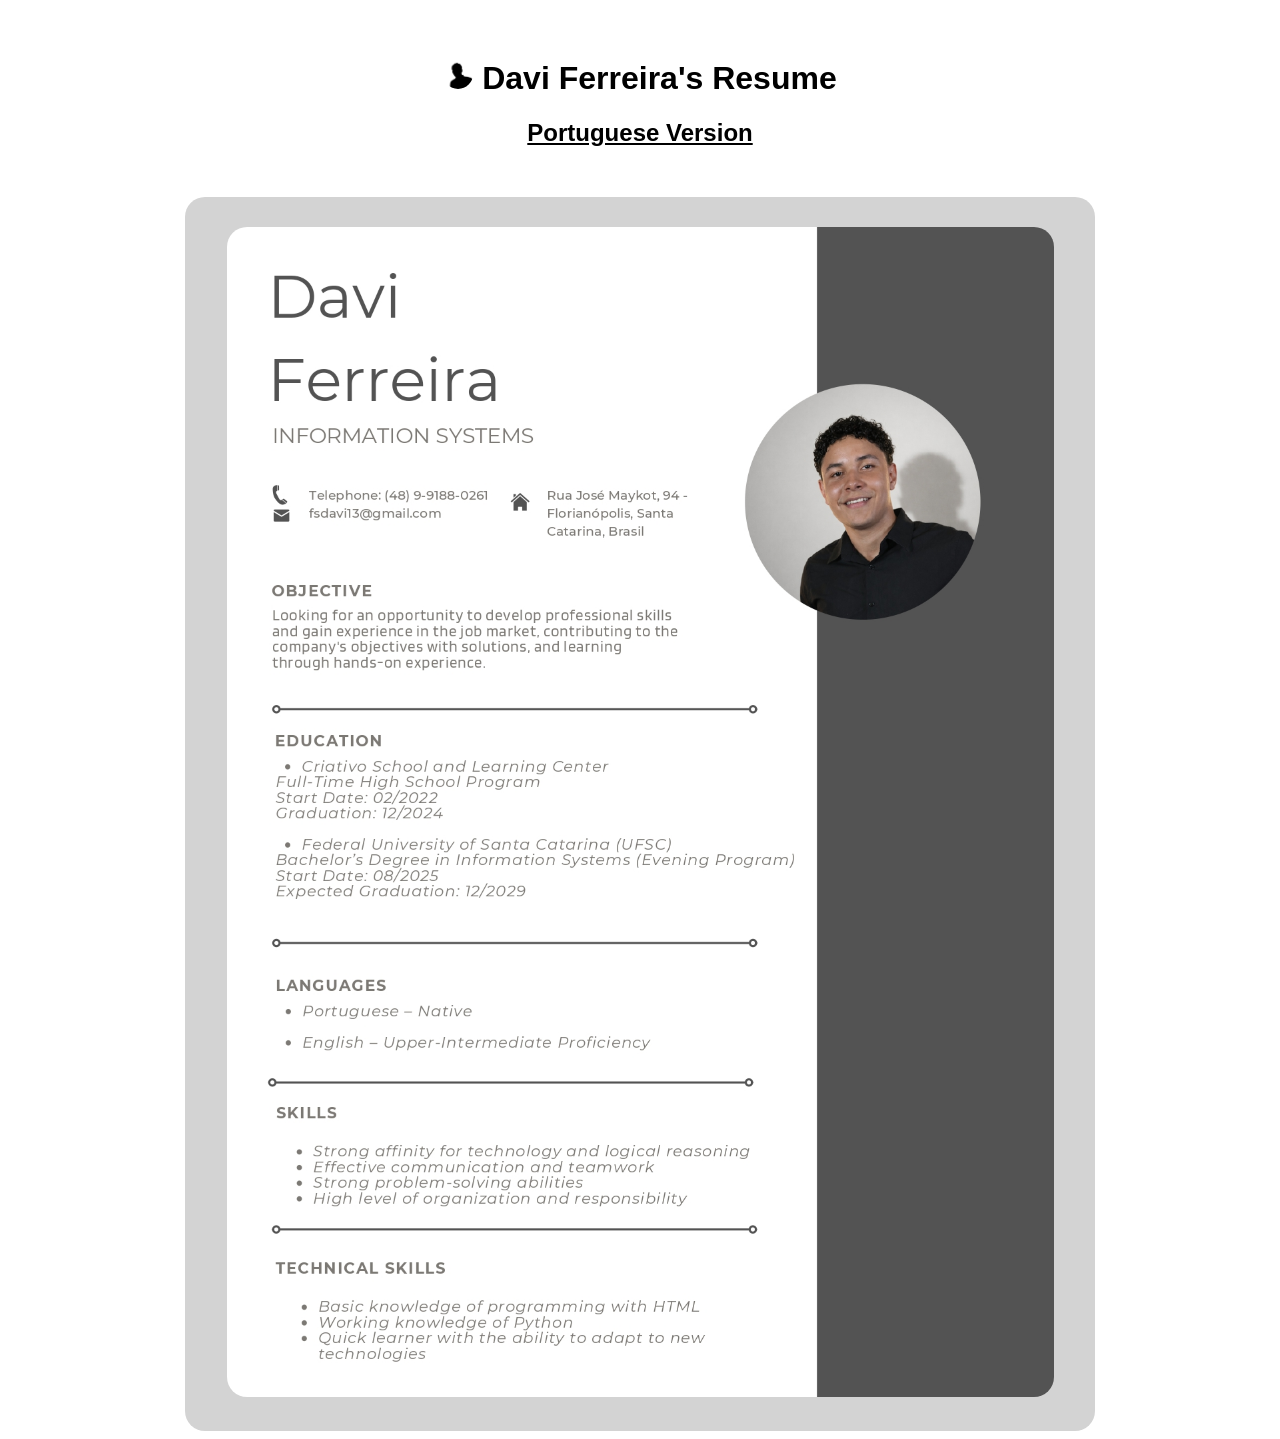
==== pages/curriculo ing/index.html @ 53a6317c "passando códigos do VSCode PC pro GitHub" ====
<!DOCTYPE html>
<html lang="en">
<head>
    <meta charset="UTF-8">
    <meta name="viewport" content="width=device-width, initial-scale=1.0">
    <title>Portfolio Davi | Resume</title>
    <link rel="icon" href="../../images/logo-branca.png" type="image/png">
    <style>
        .box{
            align-items: center;
            padding: 30px;
            text-align: center;
            border-radius: 20px;
            margin: auto;
        }

        .icone{
            border-radius: 15px;
        }

        .curriculo{
            border-radius: 20px;
        }

        .outer{
            background-color: lightgrey;
            width: 850px;
        }

        .inner{
            margin-bottom: 10px;
            background-color: black;
            font-family: Verdana, Geneva, Tahoma, sans-serif;
        }
        a{
            color: black;
        }
        .title{
            align-items: center;
            padding: 30px;
            text-align: center;
            font-family: 'Trebuchet MS', 'Lucida Sans Unicode', 'Lucida Grande', 'Lucida Sans', Arial, sans-serif;
        }
    </style>
</head>
<body>
    <div class="title">
        <h1><a href="../../index.html"><img class="icone" src="../../images/logo-preta.png" height="30" width="30"></a>
                Davi Ferreira's Resume</h1>
        <h2><a href="../curriculo pt/index.html">Portuguese Version</a></h2>
    </div>

    

    <div class="outer box">
        <img class="curriculo" src="../../images/Davi Ferreira – Resume.jpg" width="827" height="1170">
    </div>


</body>
</html>
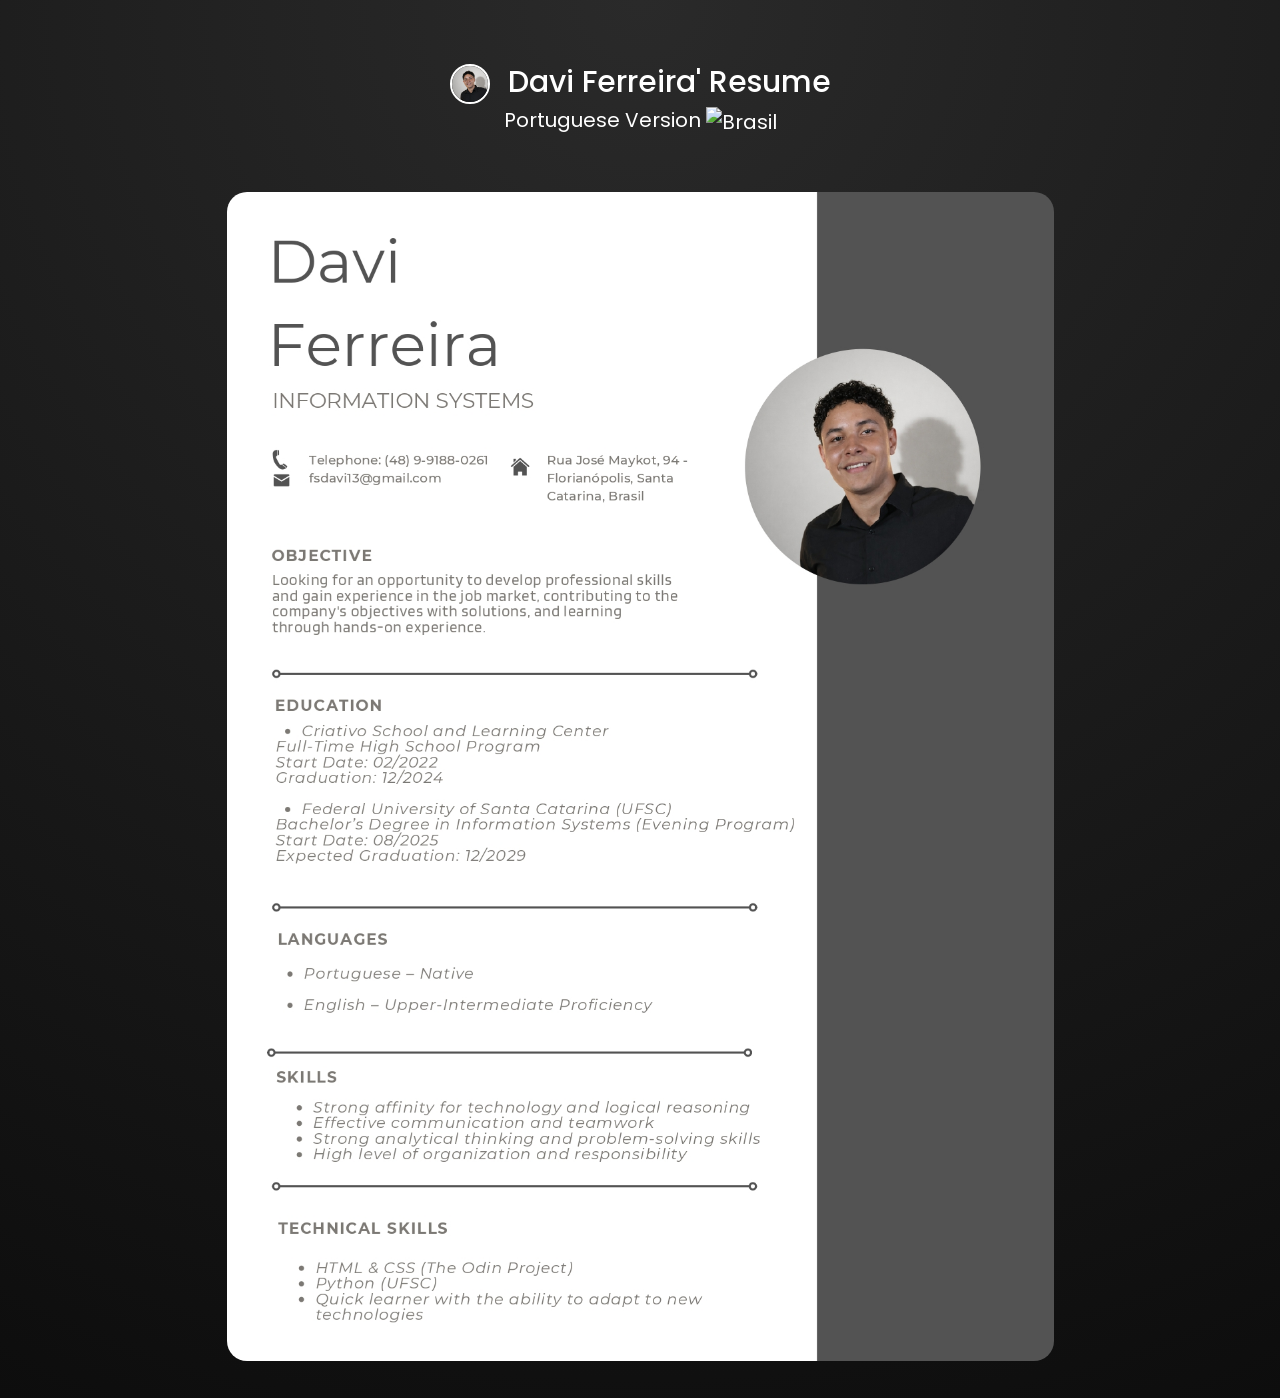
==== commit 30126109: "atualização estética e funcional" ====
--- a/pages/curriculo ing/index.html
+++ b/pages/curriculo ing/index.html
@@ -3,9 +3,25 @@
 <head>
     <meta charset="UTF-8">
     <meta name="viewport" content="width=device-width, initial-scale=1.0">
-    <title>Portfolio Davi | Resume</title>
-    <link rel="icon" href="../../images/logo-branca.png" type="image/png">
+    <title>Portfólio Davi | Currículo</title>
+    <link rel="icon" href="../../images/icon.png" type="image/png">
+    <link href="https://fonts.googleapis.com/css2?family=Poppins:wght@300;500;700&display=swap" rel="stylesheet">
+
     <style>
+        
+        * {
+            margin: 0;
+            padding: 0;
+            box-sizing: border-box;
+        }
+
+        body{
+            font-family: 'Poppins', sans-serif, "Segoe UI Emoji", "Apple Color Emoji", "Noto Color Emoji";   
+            background: radial-gradient(circle at top, #2a2a2a, #0d0d0d);
+            color: white;
+            
+        }
+
         .box{
             align-items: center;
             padding: 30px;
@@ -20,42 +36,78 @@
 
         .curriculo{
             border-radius: 20px;
+            animation: aparecer 0.8s ease-out;
+            max-width: 100%;
+            height: auto;
         }
 
-        .outer{
-            background-color: lightgrey;
-            width: 850px;
+        a{
+            color: white;
+            text-decoration: none;
         }
-
-        .inner{
-            margin-bottom: 10px;
-            background-color: black;
-            font-family: Verdana, Geneva, Tahoma, sans-serif;
-        }
-        a{
-            color: black;
-        }
+        
         .title{
             align-items: center;
             padding: 30px;
             text-align: center;
-            font-family: 'Trebuchet MS', 'Lucida Sans Unicode', 'Lucida Grande', 'Lucida Sans', Arial, sans-serif;
+            animation: aparecer 0.8s ease-out;
+            margin-bottom: 25px;
+            position: relative;
         }
+
+        .title h1{
+            font-size: 30px;
+            font-weight: 500;
+        }
+
+        .title h2{
+            font-size: 20px;
+            font-weight: 400;
+        }
+
+        .icone {
+            width: 40px;
+            height: 40px;
+            border-radius: 50%;
+            vertical-align: middle;
+            margin-right: 10px;
+            border: 2px solid white;
+        }
+
+        @keyframes aparecer {
+            from {
+                opacity: 0;
+                transform: translateY(10px);
+            }
+            to {
+                opacity: 1;
+                transform: translateY(0);
+            }
+        }
+
+        @media (max-width: 500px) {
+            .container {
+                padding: 20px;
+            }
+        }
+
     </style>
 </head>
 <body>
+    <div class="outer box">
     <div class="title">
-        <h1><a href="../../index.html"><img class="icone" src="../../images/logo-preta.png" height="30" width="30"></a>
-                Davi Ferreira's Resume</h1>
-        <h2><a href="../curriculo pt/index.html">Portuguese Version</a></h2>
+        <h1><a href="../../index.html">
+                <img class="icone" src="../../images/foto linkedln.png"></a> 
+                Davi Ferreira' Resume</h1> 
+        <h2>
+            <a href="../curriculo pt/index.html">
+            Portuguese Version 
+            <img src="https://flagcdn.com/16x12/br.png" alt="Brasil" style="vertical-align: middle;">
+            </a>
+        </h2>
     </div>
-
     
-
-    <div class="outer box">
         <img class="curriculo" src="../../images/Davi Ferreira – Resume.jpg" width="827" height="1170">
     </div>
-
-
 </body>
 </html>
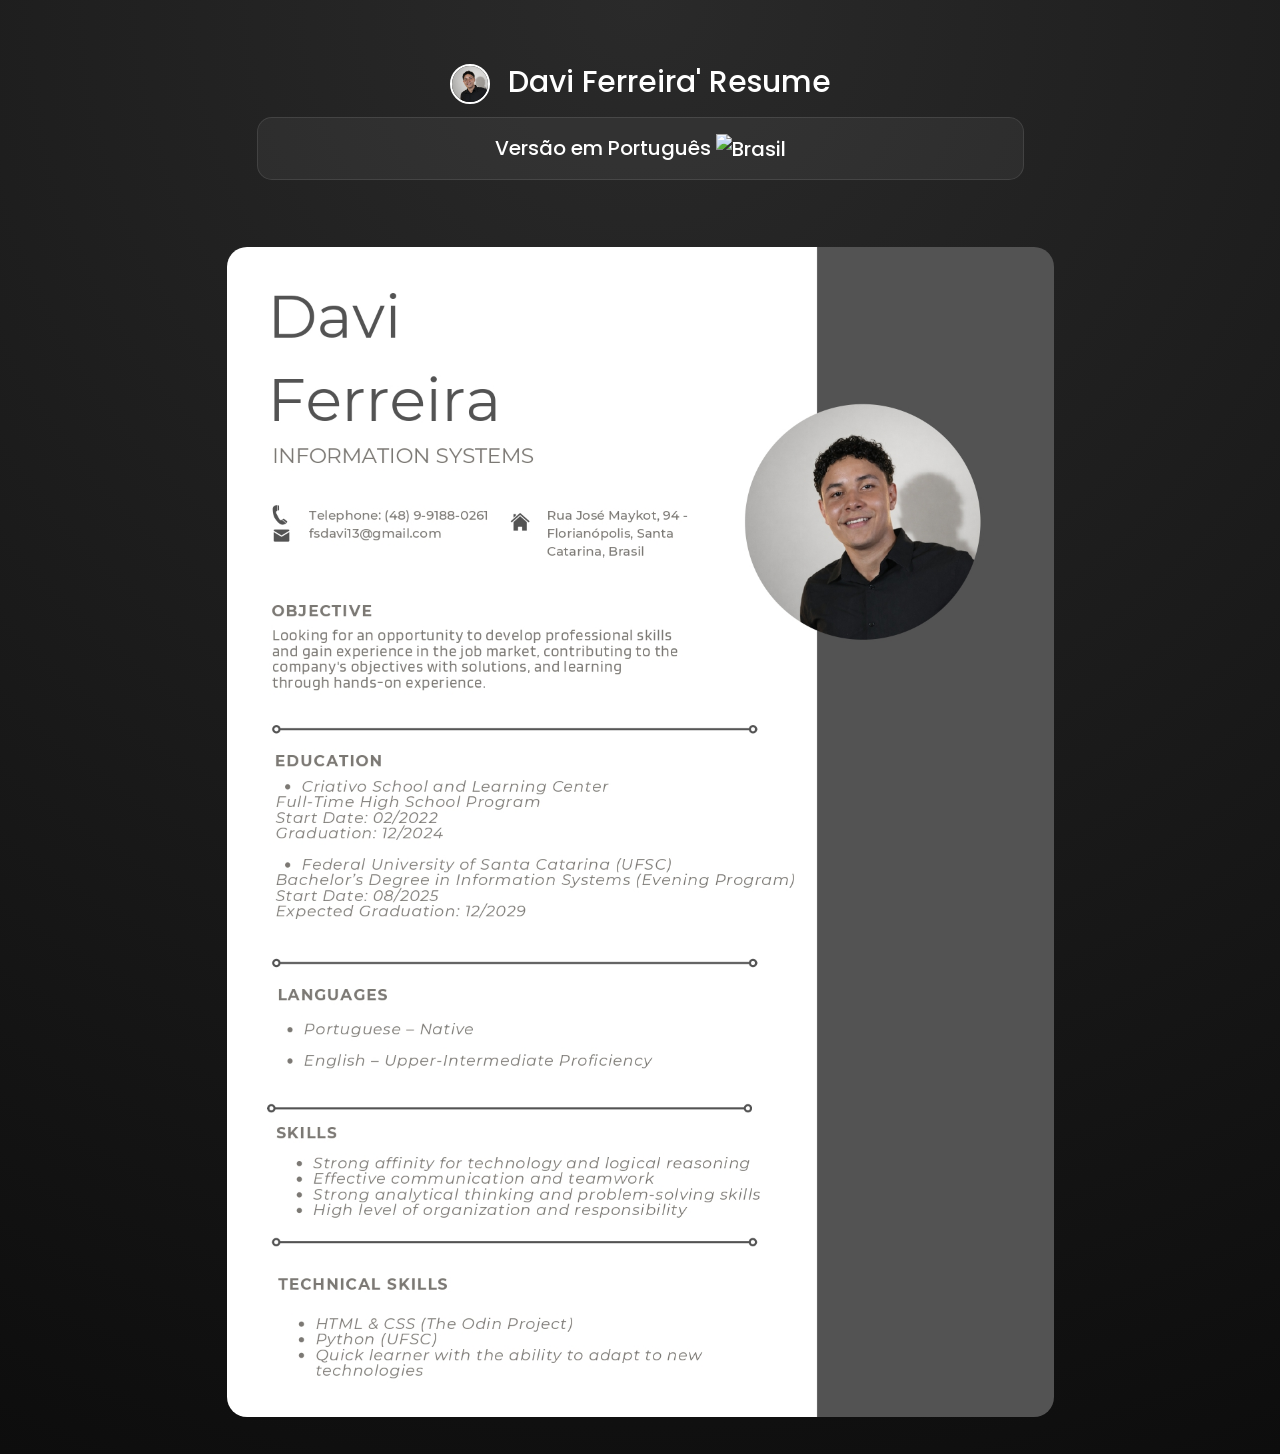
==== commit a0532d1d: "mudança estética nos botões" ====
--- a/pages/curriculo ing/index.html
+++ b/pages/curriculo ing/index.html
@@ -9,6 +9,7 @@
 
     <style>
         
+        
         * {
             margin: 0;
             padding: 0;
@@ -16,10 +17,10 @@
         }
 
         body{
-            font-family: 'Poppins', sans-serif, "Segoe UI Emoji", "Apple Color Emoji", "Noto Color Emoji";   
+            font-family: 'Poppins', sans-serif;   
             background: radial-gradient(circle at top, #2a2a2a, #0d0d0d);
             color: white;
-            
+            display: flex;
         }
 
         .box{
@@ -74,6 +75,30 @@
             border: 2px solid white;
         }
 
+        .inner{
+            display: block;
+            margin: 12px 0;
+            padding: 15px;
+            border-radius: 15px;
+
+            background-color: rgba(255, 255, 255, 0.05);
+
+            border: 1px solid rgba(255,255,255,0.1);
+            font-weight: 500;
+            transition: 0.3s;
+            
+        }
+
+        .inner:hover {
+            transform: scale(1.05);
+            box-shadow: 0 10px 20px rgba(0,0,0,0.4);
+        }
+
+        .icone:hover{
+            transform: scale(1.05);
+            box-shadow: 0 10px 20px rgba(0,0,0,0.4);
+        }
+
         @keyframes aparecer {
             from {
                 opacity: 0;
@@ -100,8 +125,7 @@
                 <img class="icone" src="../../images/foto linkedln.png"></a> 
                 Davi Ferreira' Resume</h1> 
         <h2>
-            <a href="../curriculo pt/index.html">
-            Portuguese Version 
+            <a class="inner box" href="../curriculo pt/index.html">Versão em Português
             <img src="https://flagcdn.com/16x12/br.png" alt="Brasil" style="vertical-align: middle;">
             </a>
         </h2>
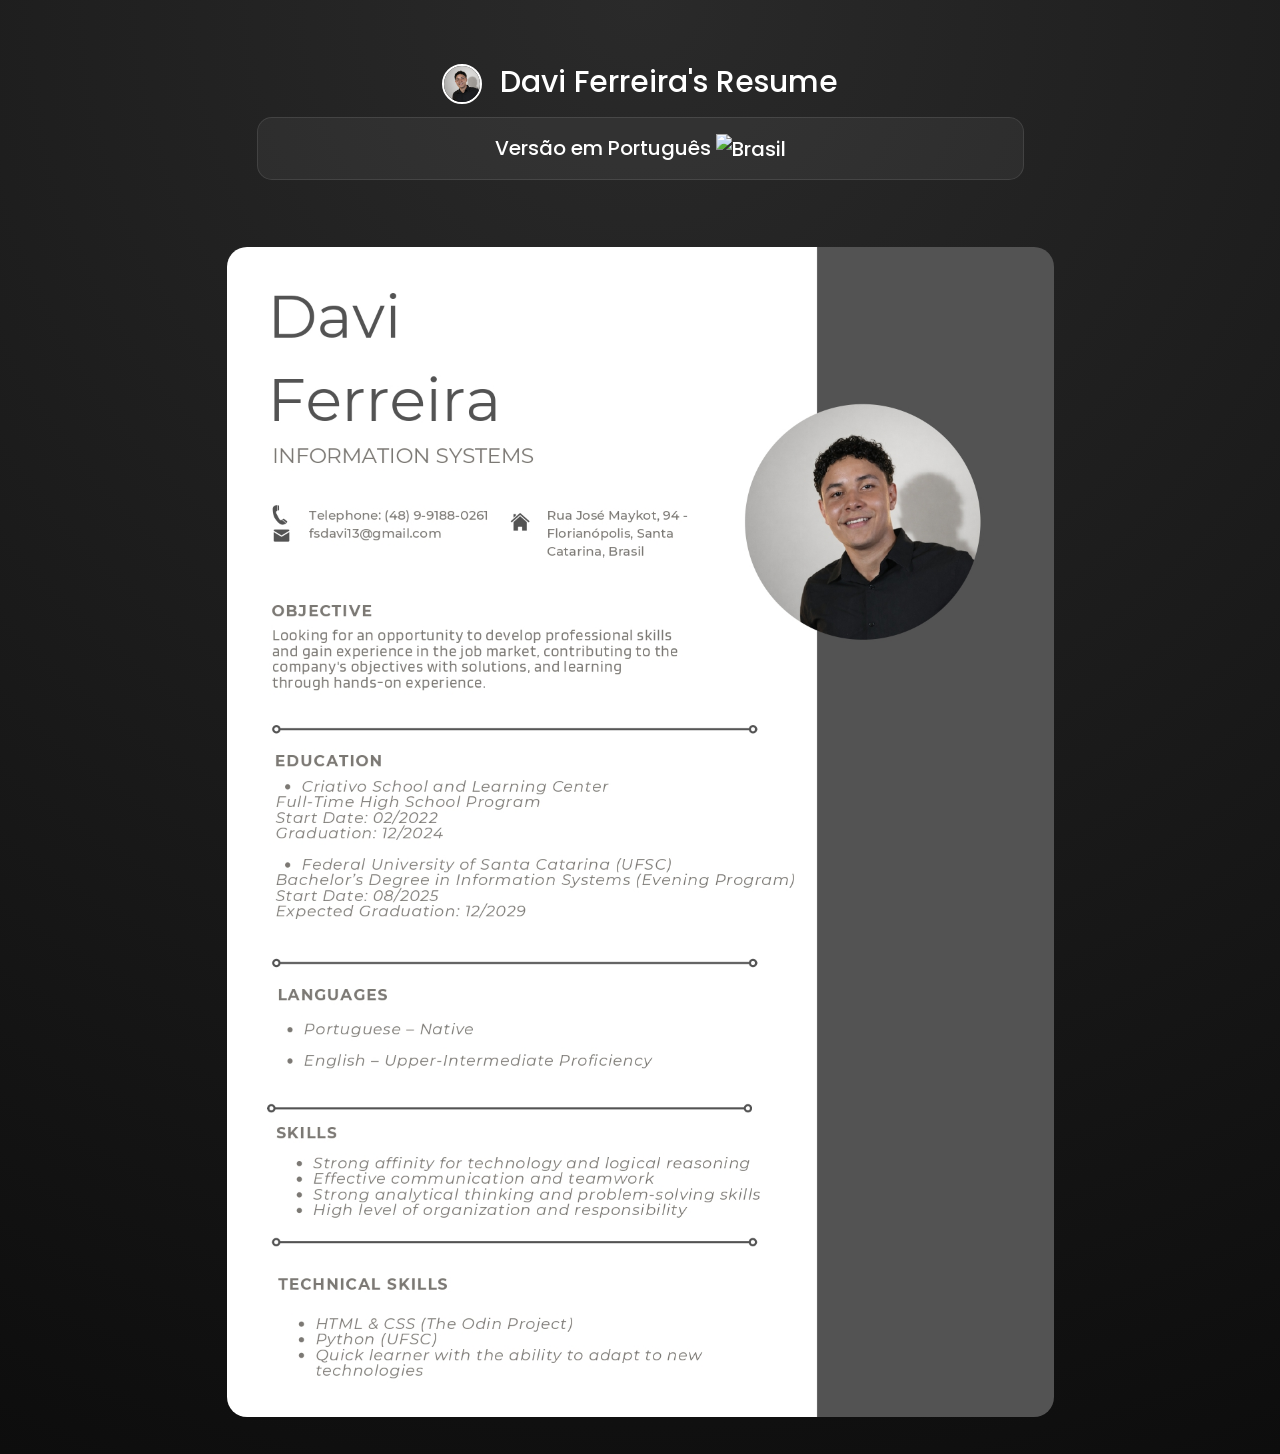
==== commit e8b6a083: "corrigi a ortografia na pagina de curriculo ingles" ====
--- a/pages/curriculo ing/index.html
+++ b/pages/curriculo ing/index.html
@@ -123,7 +123,7 @@
     <div class="title">
         <h1><a href="../../index.html">
                 <img class="icone" src="../../images/foto linkedln.png"></a> 
-                Davi Ferreira' Resume</h1> 
+                Davi Ferreira's Resume</h1> 
         <h2>
             <a class="inner box" href="../curriculo pt/index.html">Versão em Português
             <img src="https://flagcdn.com/16x12/br.png" alt="Brasil" style="vertical-align: middle;">
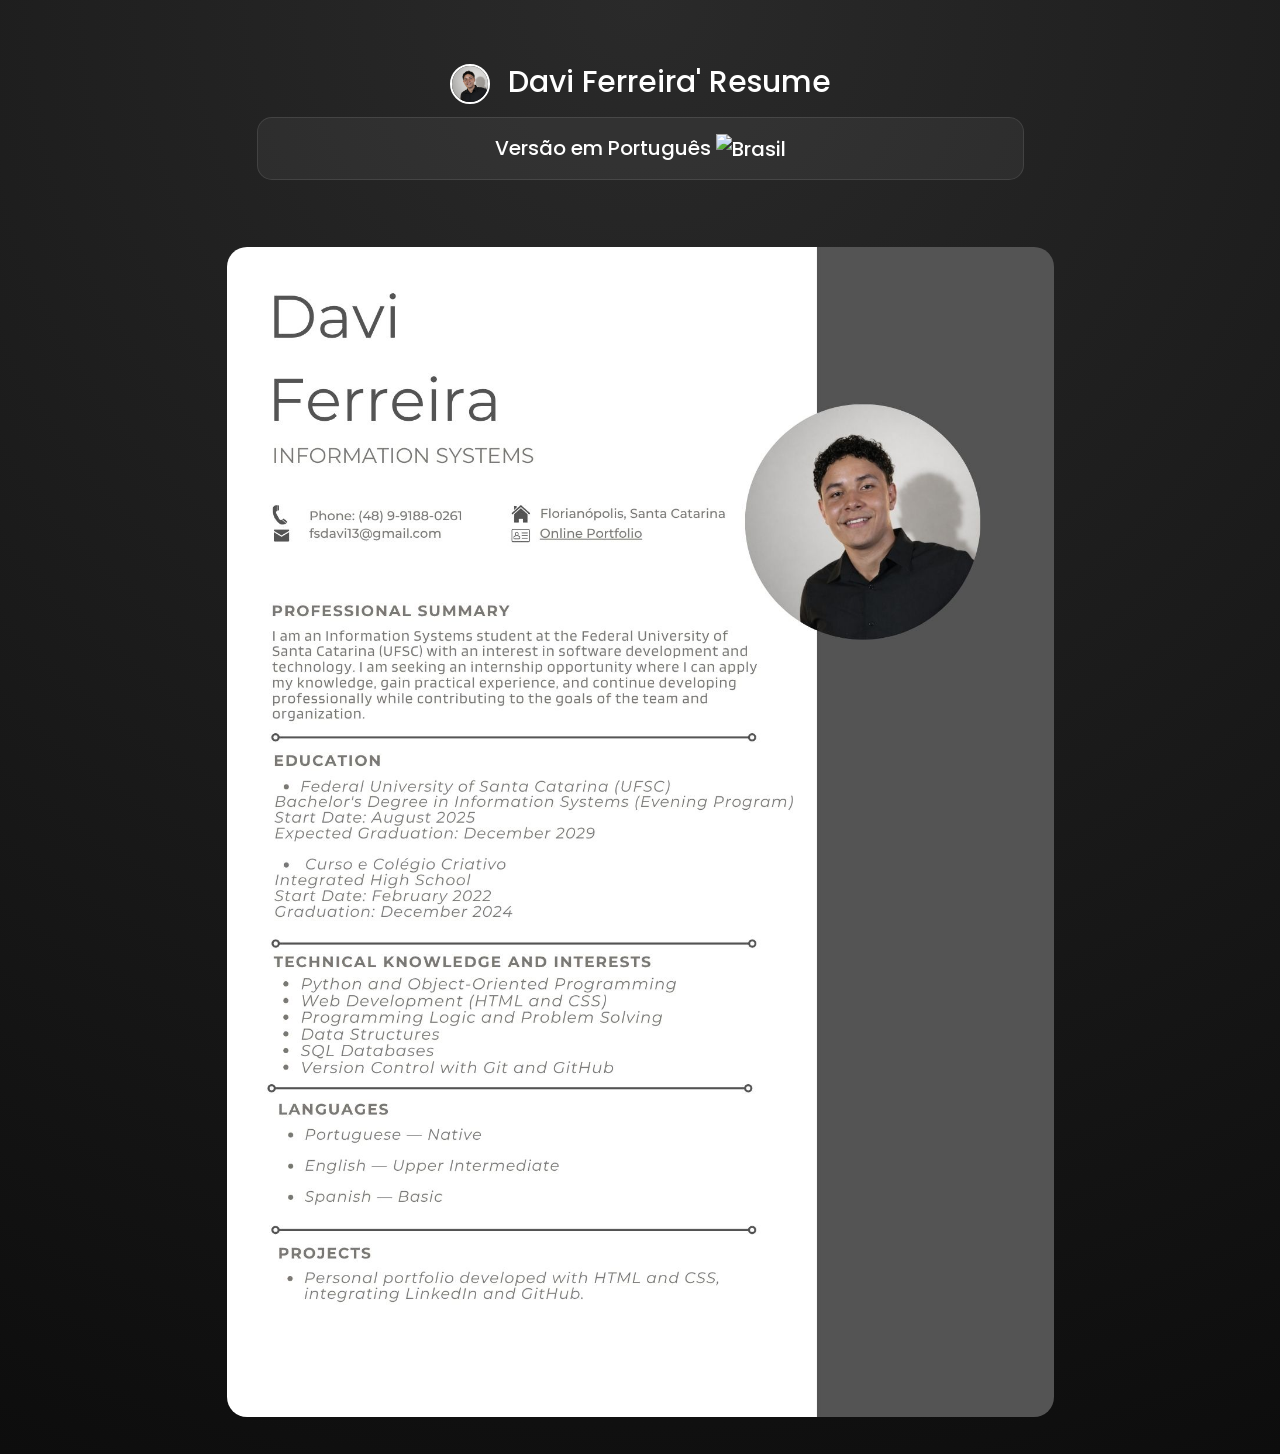
==== commit 7d0262df: "refactor: separa HTML e CSS em arquivos dedicados" ====
--- a/pages/curriculo ing/index.html
+++ b/pages/curriculo ing/index.html
@@ -6,124 +6,14 @@
     <title>Portfólio Davi | Currículo</title>
     <link rel="icon" href="../../images/icon.png" type="image/png">
     <link href="https://fonts.googleapis.com/css2?family=Poppins:wght@300;500;700&display=swap" rel="stylesheet">
-
-    <style>
-        
-        
-        * {
-            margin: 0;
-            padding: 0;
-            box-sizing: border-box;
-        }
-
-        body{
-            font-family: 'Poppins', sans-serif;   
-            background: radial-gradient(circle at top, #2a2a2a, #0d0d0d);
-            color: white;
-            display: flex;
-        }
-
-        .box{
-            align-items: center;
-            padding: 30px;
-            text-align: center;
-            border-radius: 20px;
-            margin: auto;
-        }
-
-        .icone{
-            border-radius: 15px;
-        }
-
-        .curriculo{
-            border-radius: 20px;
-            animation: aparecer 0.8s ease-out;
-            max-width: 100%;
-            height: auto;
-        }
-
-        a{
-            color: white;
-            text-decoration: none;
-        }
-        
-        .title{
-            align-items: center;
-            padding: 30px;
-            text-align: center;
-            animation: aparecer 0.8s ease-out;
-            margin-bottom: 25px;
-            position: relative;
-        }
-
-        .title h1{
-            font-size: 30px;
-            font-weight: 500;
-        }
-
-        .title h2{
-            font-size: 20px;
-            font-weight: 400;
-        }
-
-        .icone {
-            width: 40px;
-            height: 40px;
-            border-radius: 50%;
-            vertical-align: middle;
-            margin-right: 10px;
-            border: 2px solid white;
-        }
-
-        .inner{
-            display: block;
-            margin: 12px 0;
-            padding: 15px;
-            border-radius: 15px;
-
-            background-color: rgba(255, 255, 255, 0.05);
-
-            border: 1px solid rgba(255,255,255,0.1);
-            font-weight: 500;
-            transition: 0.3s;
-            
-        }
-
-        .inner:hover {
-            transform: scale(1.05);
-            box-shadow: 0 10px 20px rgba(0,0,0,0.4);
-        }
-
-        .icone:hover{
-            transform: scale(1.05);
-            box-shadow: 0 10px 20px rgba(0,0,0,0.4);
-        }
-
-        @keyframes aparecer {
-            from {
-                opacity: 0;
-                transform: translateY(10px);
-            }
-            to {
-                opacity: 1;
-                transform: translateY(0);
-            }
-        }
-
-        @media (max-width: 500px) {
-            .container {
-                padding: 20px;
-            }
-        }
-
-    </style>
+    <link rel="stylesheet" href="style.css">
 </head>
 <body>
     <div class="outer box">
     <div class="title">
         <h1><a href="../../index.html">
                 <img class="icone" src="../../images/foto linkedln.png"></a> 
-                Davi Ferreira's Resume</h1> 
+                Davi Ferreira' Resume</h1> 
         <h2>
             <a class="inner box" href="../curriculo pt/index.html">Versão em Português
             <img src="https://flagcdn.com/16x12/br.png" alt="Brasil" style="vertical-align: middle;">
--- a/pages/curriculo ing/style.css
+++ b/pages/curriculo ing/style.css
@@ -0,0 +1,105 @@
+* {
+            margin: 0;
+            padding: 0;
+            box-sizing: border-box;
+        }
+
+        body{
+            font-family: 'Poppins', sans-serif;   
+            background: radial-gradient(circle at top, #2a2a2a, #0d0d0d);
+            color: white;
+            display: flex;
+        }
+
+        .box{
+            align-items: center;
+            padding: 30px;
+            text-align: center;
+            border-radius: 20px;
+            margin: auto;
+        }
+
+        .icone{
+            border-radius: 15px;
+        }
+
+        .curriculo{
+            border-radius: 20px;
+            animation: aparecer 0.8s ease-out;
+            max-width: 100%;
+            height: auto;
+        }
+
+        a{
+            color: white;
+            text-decoration: none;
+        }
+        
+        .title{
+            align-items: center;
+            padding: 30px;
+            text-align: center;
+            animation: aparecer 0.8s ease-out;
+            margin-bottom: 25px;
+            position: relative;
+        }
+
+        .title h1{
+            font-size: 30px;
+            font-weight: 500;
+        }
+
+        .title h2{
+            font-size: 20px;
+            font-weight: 400;
+        }
+
+        .icone {
+            width: 40px;
+            height: 40px;
+            border-radius: 50%;
+            vertical-align: middle;
+            margin-right: 10px;
+            border: 2px solid white;
+        }
+
+        .inner{
+            display: block;
+            margin: 12px 0;
+            padding: 15px;
+            border-radius: 15px;
+
+            background-color: rgba(255, 255, 255, 0.05);
+
+            border: 1px solid rgba(255,255,255,0.1);
+            font-weight: 500;
+            transition: 0.3s;
+            
+        }
+
+        .inner:hover {
+            transform: scale(1.05);
+            box-shadow: 0 10px 20px rgba(0,0,0,0.4);
+        }
+
+        .icone:hover{
+            transform: scale(1.05);
+            box-shadow: 0 10px 20px rgba(0,0,0,0.4);
+        }
+
+        @keyframes aparecer {
+            from {
+                opacity: 0;
+                transform: translateY(10px);
+            }
+            to {
+                opacity: 1;
+                transform: translateY(0);
+            }
+        }
+
+        @media (max-width: 500px) {
+            .container {
+                padding: 20px;
+            }
+        }
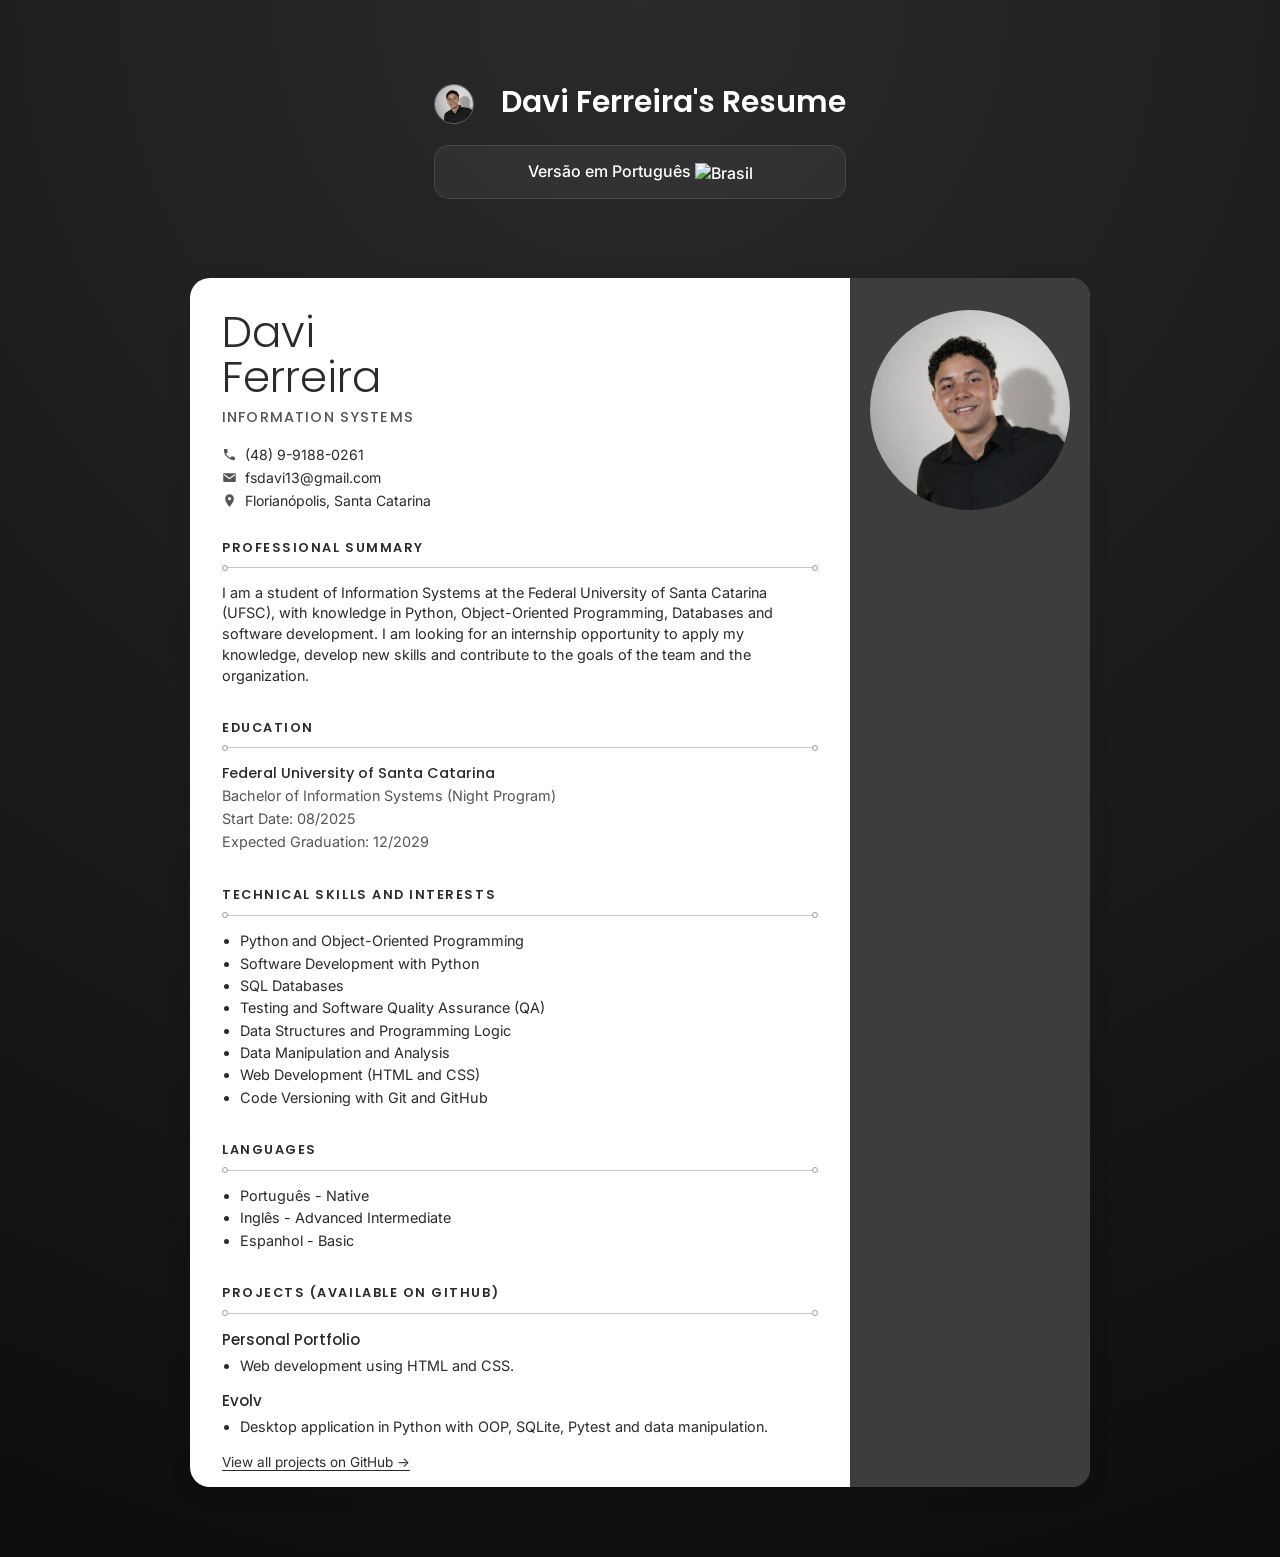
==== commit 3a1cd543: "refactor: substituir currículos em PNG por versões em HTML e CSS" ====
--- a/pages/curriculo ing/index.html
+++ b/pages/curriculo ing/index.html
@@ -1,27 +1,146 @@
 <!DOCTYPE html>
-<html lang="en">
+<html lang="pt-BR">
 <head>
-    <meta charset="UTF-8">
-    <meta name="viewport" content="width=device-width, initial-scale=1.0">
-    <title>Portfólio Davi | Currículo</title>
-    <link rel="icon" href="../../images/icon.png" type="image/png">
-    <link href="https://fonts.googleapis.com/css2?family=Poppins:wght@300;500;700&display=swap" rel="stylesheet">
-    <link rel="stylesheet" href="style.css">
+  <meta charset="UTF-8" />
+  <meta name="viewport" content="width=device-width, initial-scale=1.0" />
+  <title>Portfólio Davi | Currículo</title>
+
+  <link rel="preconnect" href="https://fonts.googleapis.com" />
+  <link rel="icon" href="../../images/icon.png" type="image/png">
+  <link rel="preconnect" href="https://fonts.gstatic.com" crossorigin />
+  <link
+    href="https://fonts.googleapis.com/css2?family=Inter:wght@400;500;600&family=Poppins:wght@300;500;600;700&display=swap"
+    rel="stylesheet"
+  />
+    <link rel="stylesheet" href="style.css" />
 </head>
 <body>
-    <div class="outer box">
-    <div class="title">
-        <h1><a href="../../index.html">
-                <img class="icone" src="../../images/foto linkedln.png"></a> 
-                Davi Ferreira' Resume</h1> 
-        <h2>
-            <a class="inner box" href="../curriculo pt/index.html">Versão em Português
-            <img src="https://flagcdn.com/16x12/br.png" alt="Brasil" style="vertical-align: middle;">
-            </a>
-        </h2>
-    </div>
-    
-        <img class="curriculo" src="../../images/Davi Ferreira – Resume.jpg" width="827" height="1170">
-    </div>
+
+<div class="box2">
+<div class="title">
+    <h1><a href="../../index.html">
+            <img class="iconeft" src="../../images/foto linkedln.png"></a> 
+            <div class="titulo-curriculo">Davi Ferreira's Resume</div></h1> 
+
+        <a class="inner box2" href="../curriculo pt/index.html">Versão em Português
+        <img src="https://flagcdn.com/16x12/br.png" alt="Brasil" style="vertical-align: middle;"></a>
+</div>
+
+  <div class="pagina">
+
+    <main class="coluna-principal">
+
+      <div class="cabecalho-texto">
+        <h1 class="nome">Davi<br />Ferreira</h1>
+        <p class="cargo">INFORMATION SYSTEMS</p>
+
+        <ul class="contato">
+          <li>
+            <svg viewBox="0 0 24 24" class="icone" aria-hidden="true">
+              <path d="M6.6 10.8c1.4 2.7 3.6 4.9 6.3 6.3l2.1-2.1c.3-.3.7-.4 1-.2 1.1.4 2.4.6 3.6.6.6 0 1 .4 1 1V20c0 .6-.4 1-1 1C10.6 21 3 13.4 3 4c0-.6.4-1 1-1h3.6c.6 0 1 .4 1 1 0 1.3.2 2.5.6 3.6.1.4 0 .8-.3 1L6.6 10.8z"/>
+            </svg>
+            <span>(48) 9-9188-0261</span>
+          </li>
+          <li>
+            <svg viewBox="0 0 24 24" class="icone" aria-hidden="true">
+              <path d="M3 5h18a1 1 0 0 1 1 1v12a1 1 0 0 1-1 1H3a1 1 0 0 1-1-1V6a1 1 0 0 1 1-1zm9 7.3L4.2 6.8 3 8.4l9 6.5 9-6.5-1.2-1.6L12 12.3z"/>
+            </svg>
+            <span>fsdavi13@gmail.com</span>
+          </li>
+          <li>
+            <svg viewBox="0 0 24 24" class="icone" aria-hidden="true">
+              <path d="M12 2a7 7 0 0 0-7 7c0 5.2 7 13 7 13s7-7.8 7-13a7 7 0 0 0-7-7zm0 9.5A2.5 2.5 0 1 1 12 6.5a2.5 2.5 0 0 1 0 5z"/>
+            </svg>
+            <span>Florianópolis, Santa Catarina</span>
+          </li>
+          <li>
+        </ul>
+      </div>
+
+      <section class="secao">
+        <h2 class="titulo-secao">PROFESSIONAL SUMMARY</h2>
+        <div class="divisoria"><span class="ponto"></span><span class="linha"></span><span class="ponto"></span></div>
+        <p class="texto">
+          I am a student of Information Systems at the Federal University of Santa Catarina (UFSC),
+          with knowledge in Python, Object-Oriented Programming, Databases and software development.
+          I am looking for an internship opportunity to apply my knowledge, develop new skills and 
+          contribute to the goals of the team and the organization.
+        </p>
+      </section>
+
+      <section class="secao">
+        <h2 class="titulo-secao">EDUCATION</h2>
+        <div class="divisoria"><span class="ponto"></span><span class="linha"></span><span class="ponto"></span></div>
+        <ul class="lista-formacao">
+          <li>
+            <strong>Federal University of Santa Catarina</strong>
+            <p>Bachelor of Information Systems (Night Program)</p>
+            <p>Start Date: 08/2025</p>
+            <p>Expected Graduation: 12/2029</p>
+          </li>
+        </ul>
+      </section>
+
+      <section class="secao">
+        <h2 class="titulo-secao">Technical Skills and Interests</h2>
+        <div class="divisoria"><span class="ponto"></span><span class="linha"></span><span class="ponto"></span></div>
+        <ul class="lista-simples">
+          <li>Python and Object-Oriented Programming</li>
+          <li>Software Development with Python</li>
+          <li>SQL Databases</li>
+          <li>Testing and Software Quality Assurance (QA)</li>
+          <li>Data Structures and Programming Logic</li>
+          <li>Data Manipulation and Analysis</li>
+          <li>Web Development (HTML and CSS)</li>
+          <li>Code Versioning with Git and GitHub</li>
+        </ul>
+      </section>
+
+      <section class="secao">
+        <h2 class="titulo-secao">Languages</h2>
+        <div class="divisoria"><span class="ponto"></span><span class="linha"></span><span class="ponto"></span></div>
+        <ul class="lista-simples">
+          <li>Português - Native</li>
+          <li>Inglês - Advanced Intermediate</li>
+          <li>Espanhol - Basic</li>
+        </ul>
+      </section>
+
+      <section class="secao">
+        <h2 class="titulo-secao">Projects (Available on GitHub)</h2>
+        <div class="divisoria"><span class="ponto"></span><span class="linha"></span><span class="ponto"></span></div>
+
+        <div class="projeto">
+          <h3>Personal Portfolio</h3>
+          <ul class="lista-simples">
+            <li>Web development using HTML and CSS.</li>
+          </ul>
+        </div>
+
+        <div class="projeto">
+          <h3>Evolv</h3>
+          <ul class="lista-simples">
+            <li>Desktop application in Python with OOP, SQLite, Pytest and data manipulation.</li>
+          </ul>
+        </div>
+
+        <a class="link-github" href="https://github.com/fsdavi13" target="_blank" rel="noopener">View all projects on GitHub →</a>
+      </section>
+
+    </main>
+
+    <aside class="barra-lateral">
+      <div class="foto-wrapper">
+        <img
+          src="../../images/foto linkedln.png"
+          alt="Foto de Davi Ferreira"
+          class="foto"
+          onerror="this.style.display='none'; this.nextElementSibling.style.display='flex';"
+        />
+        <div class="foto-fallback">DF</div>
+      </div>
+    </aside>
+
+  </div>
 </body>
 </html>
--- a/pages/curriculo ing/style.css
+++ b/pages/curriculo ing/style.css
@@ -1,105 +1,371 @@
+:root {
+  --cor-texto: #2b2b2b;
+  --cor-texto-suave: #555;
+  --cor-painel-escuro: #3d3d3d;
+  --cor-linha: #c9c9c9;
+  --cor-ponto: #9a9a9a;
+  --cor-fundo: #ffffff;
+
+  --fonte-titulo: "Poppins", sans-serif;
+  --fonte-texto: "Inter", sans-serif;
+
+  --largura-maxima: 900px;
+  --largura-barra: 240px;
+}
+
+/* =========================================================
+   BASE
+   ========================================================= */
 * {
-            margin: 0;
-            padding: 0;
-            box-sizing: border-box;
-        }
-
-        body{
-            font-family: 'Poppins', sans-serif;   
-            background: radial-gradient(circle at top, #2a2a2a, #0d0d0d);
-            color: white;
-            display: flex;
-        }
-
-        .box{
-            align-items: center;
-            padding: 30px;
-            text-align: center;
-            border-radius: 20px;
-            margin: auto;
-        }
-
-        .icone{
-            border-radius: 15px;
-        }
-
-        .curriculo{
-            border-radius: 20px;
-            animation: aparecer 0.8s ease-out;
-            max-width: 100%;
-            height: auto;
-        }
-
-        a{
-            color: white;
-            text-decoration: none;
-        }
-        
-        .title{
-            align-items: center;
-            padding: 30px;
-            text-align: center;
-            animation: aparecer 0.8s ease-out;
-            margin-bottom: 25px;
-            position: relative;
-        }
-
-        .title h1{
-            font-size: 30px;
-            font-weight: 500;
-        }
-
-        .title h2{
-            font-size: 20px;
-            font-weight: 400;
-        }
-
-        .icone {
-            width: 40px;
-            height: 40px;
-            border-radius: 50%;
-            vertical-align: middle;
-            margin-right: 10px;
-            border: 2px solid white;
-        }
-
-        .inner{
-            display: block;
-            margin: 12px 0;
-            padding: 15px;
-            border-radius: 15px;
-
-            background-color: rgba(255, 255, 255, 0.05);
-
-            border: 1px solid rgba(255,255,255,0.1);
-            font-weight: 500;
-            transition: 0.3s;
+  box-sizing: border-box;
+}
+
+body {
+  margin: 0;
+  background: radial-gradient(circle at top, #2a2a2a, #0d0d0d);
+  font-family: var(--fonte-texto);
+  color: var(--cor-texto);
+}
+
+.box{
+    align-items: center;
+    padding: 30px;
+    
+    border-radius: 20px;
+    margin: auto;
+}
+
+.box2 {
+    display: flex;
+    flex-direction: column;
+    align-items: center;
+    padding: 30px;
+}
+
+.inner {
+    display: block;
+    margin: 12px 0;
+    padding: 15px;
+    border-radius: 15px;
+
+    background-color: rgba(255, 255, 255, 0.05);
+
+    border: 1px solid rgba(255,255,255,0.1);
+    font-weight: 500;
+    transition: 0.3s;
             
-        }
-
-        .inner:hover {
-            transform: scale(1.05);
-            box-shadow: 0 10px 20px rgba(0,0,0,0.4);
-        }
-
-        .icone:hover{
-            transform: scale(1.05);
-            box-shadow: 0 10px 20px rgba(0,0,0,0.4);
-        }
-
-        @keyframes aparecer {
-            from {
-                opacity: 0;
-                transform: translateY(10px);
-            }
-            to {
-                opacity: 1;
-                transform: translateY(0);
-            }
-        }
-
-        @media (max-width: 500px) {
-            .container {
-                padding: 20px;
-            }
-        }
+}
+
+.inner:hover {
+    transform: scale(1.05);
+    box-shadow: 0 10px 20px rgba(0,0,0,.4);
+}
+
+.iconeft {
+    width: 40px;
+    height: 40px;
+    border-radius: 50%;
+    border: 2px solid white;
+    margin-right: 0;
+}
+
+@keyframes aparecer {
+    from {
+        opacity: 0;
+        transform: translateY(10px);
+    }
+    to {
+        opacity: 1;
+        transform: translateY(0);
+    }
+}
+
+@media (max-width: 500px) {
+    .container {
+        padding: 20px;
+    }
+}
+
+a{
+    color: white;
+    text-decoration: none;
+}
+
+.title{
+    align-items: center;
+    padding: 30px;
+    text-align: center;
+    animation: aparecer 0.8s ease-out;
+    margin-bottom: 25px;
+    position: relative;
+}
+
+.titulo-curriculo{
+    display: inline-block;
+    margin-left: 10px;
+    font-size: 30px;
+    font-family: 'Poppins', sans-serif;   
+    font-weight: 600;
+    color: white;
+}
+
+.title h1{
+font-size: 30px;
+font-weight: 500;
+}
+
+.title h2{
+font-size: 20px;
+font-weight: 400;
+}
+
+.voltar {
+  display: block;
+  max-width: var(--largura-maxima);
+  margin: 12px auto 0;
+  padding: 0 32px;
+  font-size: 0.9rem;
+  color: var(--cor-texto-suave);
+  text-decoration: none;
+}
+
+.voltar:hover {
+  text-decoration: underline;
+}
+
+/* =========================================================
+   ESTRUTURA
+   ========================================================= */
+.pagina {
+  border-radius: 20px;
+  display: flex;
+  align-items: stretch;
+  max-width: var(--largura-maxima);
+  margin: 12px auto 40px;
+  background: var(--cor-fundo);
+  box-shadow: 0 4px 24px rgba(0, 0, 0, 0.08);
+}
+
+.coluna-principal {
+  flex: 1;
+  min-width: 0;
+}
+
+.barra-lateral {
+  border-top-right-radius: 18px;
+  border-bottom-right-radius: 18px;
+  width: var(--largura-barra);
+  flex-shrink: 0;
+  background: var(--cor-painel-escuro);
+  display: flex;
+  flex-direction: column;
+  align-items: center;
+  padding-top: 32px;
+}
+
+.foto-wrapper {
+  width: 200px;
+  height: 200px;
+  border-radius: 50%;
+  overflow: hidden;
+  background: #555;
+}
+
+.foto {
+  width: 100%;
+  height: 100%;
+  object-fit: cover;
+}
+
+.foto-fallback {
+  display: none;
+  width: 100%;
+  height: 100%;
+  align-items: center;
+  justify-content: center;
+  font-family: var(--fonte-titulo);
+  font-size: 2rem;
+  font-weight: 600;
+  color: #fff;
+}
+
+.cabecalho-texto {
+  padding: 32px 32px 8px;
+}
+
+.nome {
+  font-family: var(--fonte-titulo);
+  font-weight: 300;
+  font-size: 2.7rem;
+  line-height: 1.05;
+  margin: 0 0 6px;
+}
+
+.cargo {
+  font-family: var(--fonte-titulo);
+  font-weight: 500;
+  letter-spacing: 0.08em;
+  text-transform: uppercase;
+  font-size: 0.9rem;
+  color: var(--cor-texto-suave);
+  margin: 0 0 18px;
+}
+
+.contato {
+  list-style: none;
+  padding: 0;
+  margin: 0;
+  display: flex;
+  flex-direction: column;
+  gap: 6px;
+  font-size: 0.88rem;
+}
+
+.contato li {
+  display: flex;
+  align-items: center;
+  gap: 8px;
+}
+
+.contato a {
+  color: var(--cor-texto);
+  text-decoration: none;
+}
+
+.contato a:hover {
+  text-decoration: underline;
+}
+
+.icone {
+  width: 15px;
+  height: 15px;
+  fill: var(--cor-texto-suave);
+  flex-shrink: 0;
+}
+
+.iconeft {
+    width: 40px;
+    height: 40px;
+    border-radius: 50%;
+    vertical-align: middle;
+    margin-right: 10px;
+    border: 1px solid rgb(102, 101, 101);
+}
+
+.secao {
+  padding: 16px 32px;
+}
+
+.titulo-secao {
+  font-family: var(--fonte-titulo);
+  font-size: 0.8rem;
+  font-weight: 600;
+  letter-spacing: 0.12em;
+  text-transform: uppercase;
+  margin: 0 0 8px;
+}
+
+.divisoria {
+  display: flex;
+  align-items: center;
+  margin: 0 0 12px;
+}
+
+.divisoria .linha {
+  flex: 1;
+  height: 1px;
+  background: var(--cor-linha);
+}
+
+.divisoria .ponto {
+  width: 6px;
+  height: 6px;
+  border-radius: 50%;
+  border: 1.5px solid var(--cor-ponto);
+  background: var(--cor-fundo);
+}
+
+.texto {
+  margin: 0;
+  font-size: 0.9rem;
+  line-height: 1.45;
+}
+
+.lista-simples {
+  margin: 0;
+  padding-left: 18px;
+  font-size: 0.9rem;
+  line-height: 1.55;
+}
+
+.lista-formacao {
+  list-style: none;
+  margin: 0;
+  padding: 0;
+  font-size: 0.9rem;
+  line-height: 1.45;
+}
+
+.lista-formacao strong {
+  font-family: var(--fonte-titulo);
+  font-weight: 500;
+}
+
+.lista-formacao p {
+  margin: 2px 0;
+  color: var(--cor-texto-suave);
+}
+
+.projeto {
+  margin-bottom: 12px;
+}
+
+.projeto:last-child {
+  margin-bottom: 0;
+}
+
+.projeto h3 {
+  font-family: var(--fonte-titulo);
+  font-size: 0.95rem;
+  font-weight: 500;
+  margin: 0 0 4px;
+}
+
+.link-github {
+  display: inline-block;
+  margin-top: 2px;
+  font-size: 0.85rem;
+  color: var(--cor-texto);
+  text-decoration: none;
+  border-bottom: 1px solid var(--cor-texto);
+}
+
+.link-github:hover {
+  opacity: 0.7;
+}
+
+@media (max-width: 700px) {
+  .pagina {
+    flex-direction: column;
+  }
+
+  .barra-lateral {
+    width: 100%;
+    order: -1;
+    padding: 24px 0;
+  }
+
+  .foto-wrapper {
+    width: 120px;
+    height: 120px;
+  }
+
+  .nome {
+    font-size: 2.2rem;
+  }
+
+  .cabecalho-texto,
+  .secao {
+    padding: 20px;
+  }
+}
